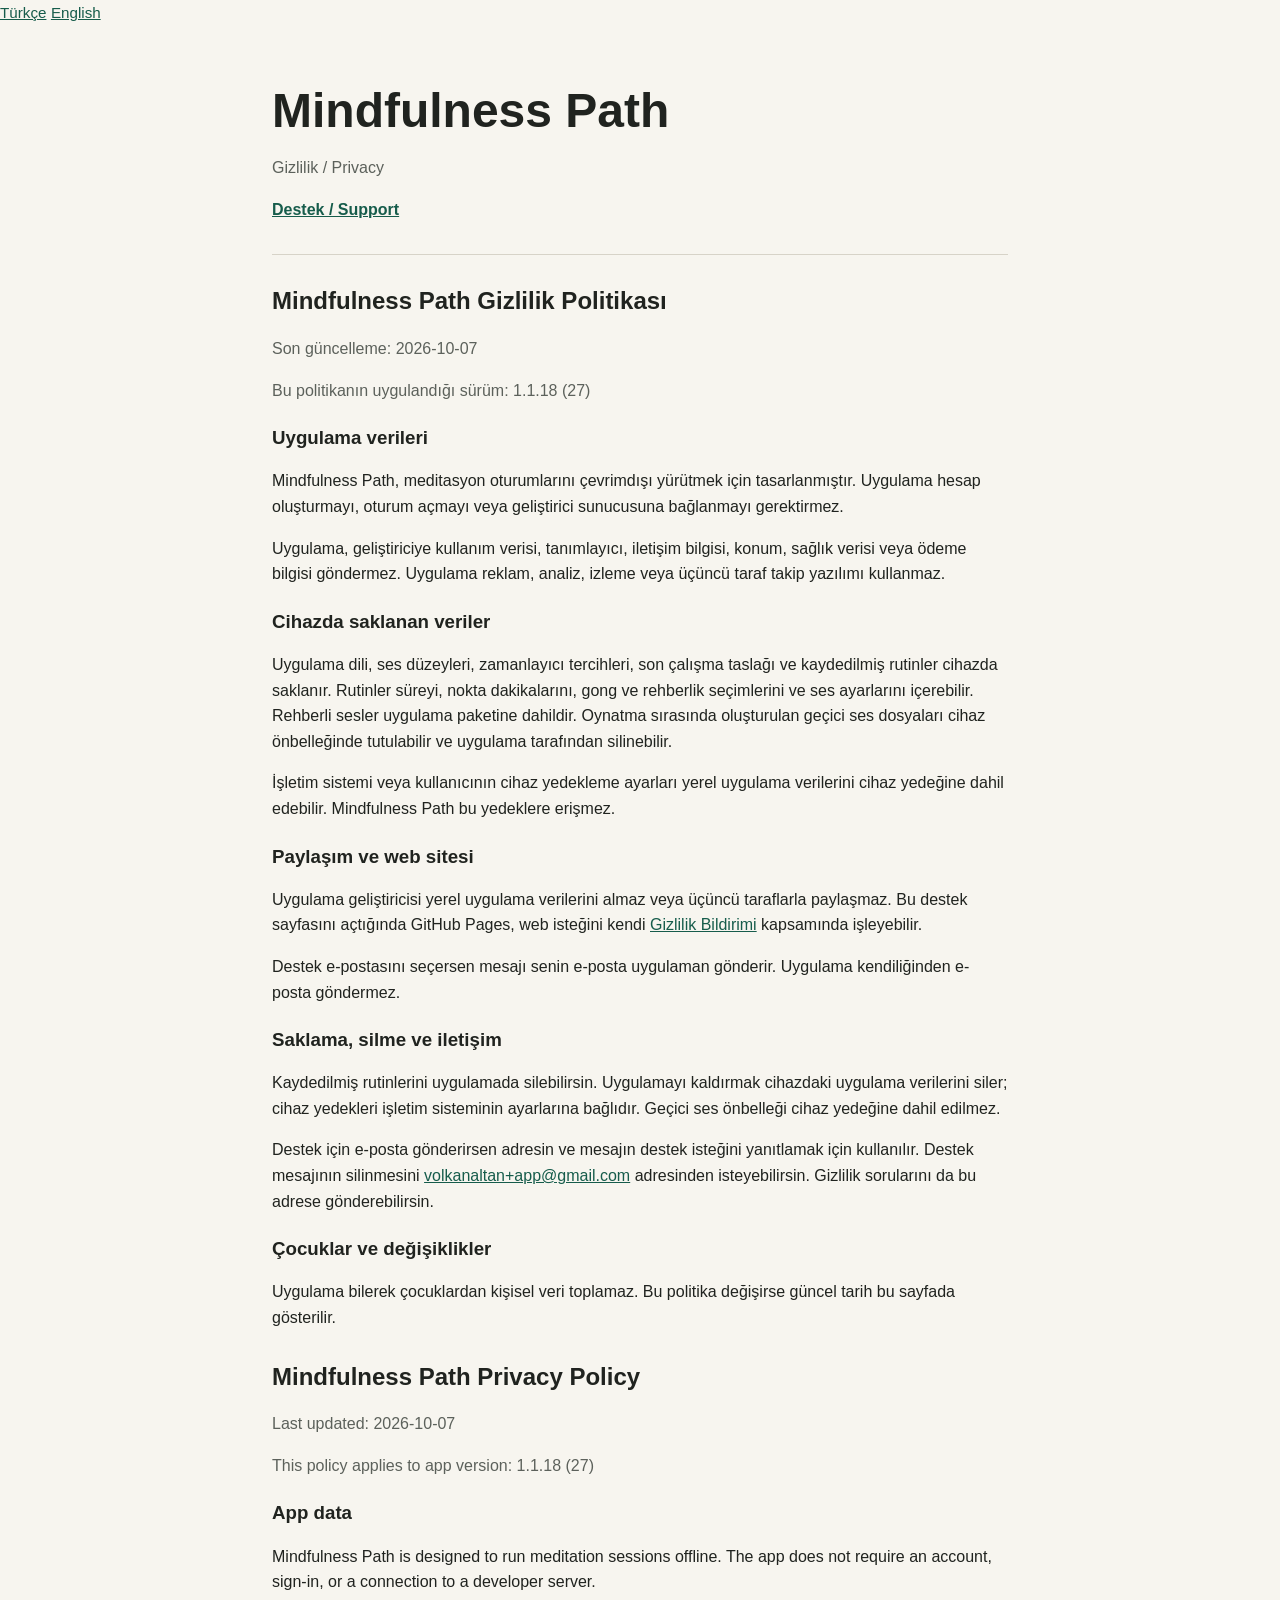
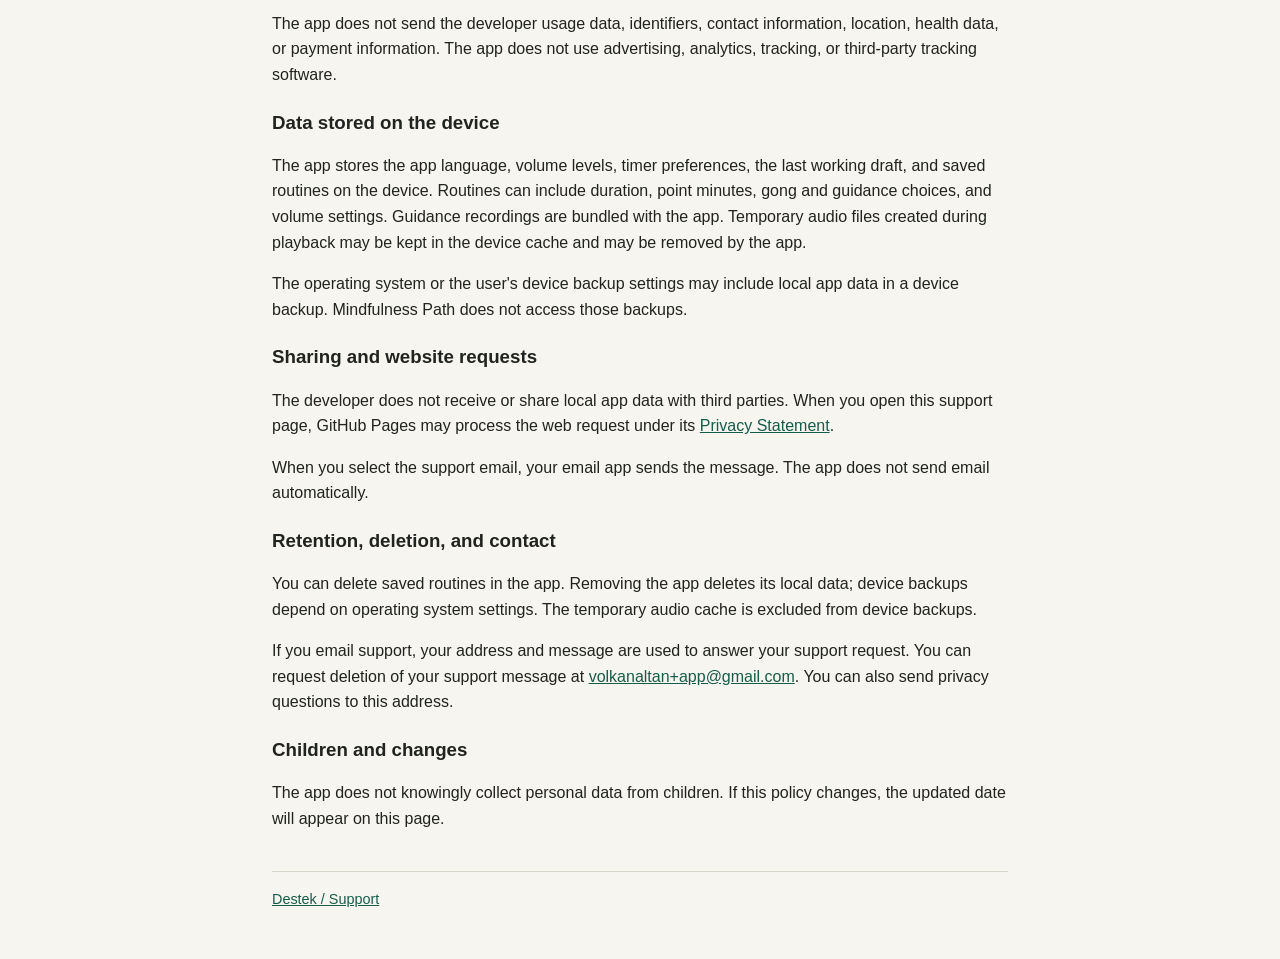
==== privacy/index.html @ 4fdc55ec "docs: publish support and privacy pages" ====
<!doctype html>
<html lang="tr">
<head>
  <meta charset="utf-8">
  <meta name="viewport" content="width=device-width, initial-scale=1">
  <meta name="description" content="Mindfulness Path privacy information.">
  <title>Mindfulness Path — Gizlilik / Privacy</title>
  <link rel="stylesheet" href="../style.css">
</head>
<body>
<a class="language-switch" href="#tr">Türkçe</a>
<a class="language-switch" href="#en">English</a>
<main>
  <header>
    <h1>Mindfulness Path</h1>
    <p class="muted">Gizlilik / Privacy</p>
    <nav aria-label="Site navigation">
      <a href="../">Destek / Support</a>
    </nav>
  </header>

  <section id="tr" lang="tr" aria-labelledby="tr-title">
    <h2 id="tr-title">Mindfulness Path Gizlilik Politikası</h2>
    <p class="muted">Son güncelleme: 2026-10-07</p>
    <p class="muted">Bu politikanın uygulandığı sürüm: 1.1.18 (27)</p>
    <h3>Uygulama verileri</h3>
    <p>Mindfulness Path, meditasyon oturumlarını çevrimdışı yürütmek için tasarlanmıştır. Uygulama hesap oluşturmayı, oturum açmayı veya geliştirici sunucusuna bağlanmayı gerektirmez.</p>
    <p>Uygulama, geliştiriciye kullanım verisi, tanımlayıcı, iletişim bilgisi, konum, sağlık verisi veya ödeme bilgisi göndermez. Uygulama reklam, analiz, izleme veya üçüncü taraf takip yazılımı kullanmaz.</p>
    <h3>Cihazda saklanan veriler</h3>
    <p>Uygulama dili, ses düzeyleri, zamanlayıcı tercihleri, son çalışma taslağı ve kaydedilmiş rutinler cihazda saklanır. Rutinler süreyi, nokta dakikalarını, gong ve rehberlik seçimlerini ve ses ayarlarını içerebilir. Rehberli sesler uygulama paketine dahildir. Oynatma sırasında oluşturulan geçici ses dosyaları cihaz önbelleğinde tutulabilir ve uygulama tarafından silinebilir.</p>
    <p>İşletim sistemi veya kullanıcının cihaz yedekleme ayarları yerel uygulama verilerini cihaz yedeğine dahil edebilir. Mindfulness Path bu yedeklere erişmez.</p>
    <h3>Paylaşım ve web sitesi</h3>
    <p>Uygulama geliştiricisi yerel uygulama verilerini almaz veya üçüncü taraflarla paylaşmaz. Bu destek sayfasını açtığında GitHub Pages, web isteğini kendi <a href="https://docs.github.com/en/site-policy/privacy-policies/github-privacy-statement">Gizlilik Bildirimi</a> kapsamında işleyebilir.</p>
    <p>Destek e-postasını seçersen mesajı senin e-posta uygulaman gönderir. Uygulama kendiliğinden e-posta göndermez.</p>
    <h3>Saklama, silme ve iletişim</h3>
    <p>Kaydedilmiş rutinlerini uygulamada silebilirsin. Uygulamayı kaldırmak cihazdaki uygulama verilerini siler; cihaz yedekleri işletim sisteminin ayarlarına bağlıdır. Geçici ses önbelleği cihaz yedeğine dahil edilmez.</p>
    <p>Destek için e-posta gönderirsen adresin ve mesajın destek isteğini yanıtlamak için kullanılır. Destek mesajının silinmesini <a href="mailto:volkanaltan+app@gmail.com">volkanaltan+app@gmail.com</a> adresinden isteyebilirsin. Gizlilik sorularını da bu adrese gönderebilirsin.</p>
    <h3>Çocuklar ve değişiklikler</h3>
    <p>Uygulama bilerek çocuklardan kişisel veri toplamaz. Bu politika değişirse güncel tarih bu sayfada gösterilir.</p>
  </section>

  <section id="en" lang="en" aria-labelledby="en-title">
    <h2 id="en-title">Mindfulness Path Privacy Policy</h2>
    <p class="muted">Last updated: 2026-10-07</p>
    <p class="muted">This policy applies to app version: 1.1.18 (27)</p>
    <h3>App data</h3>
    <p>Mindfulness Path is designed to run meditation sessions offline. The app does not require an account, sign-in, or a connection to a developer server.</p>
    <p>The app does not send the developer usage data, identifiers, contact information, location, health data, or payment information. The app does not use advertising, analytics, tracking, or third-party tracking software.</p>
    <h3>Data stored on the device</h3>
    <p>The app stores the app language, volume levels, timer preferences, the last working draft, and saved routines on the device. Routines can include duration, point minutes, gong and guidance choices, and volume settings. Guidance recordings are bundled with the app. Temporary audio files created during playback may be kept in the device cache and may be removed by the app.</p>
    <p>The operating system or the user's device backup settings may include local app data in a device backup. Mindfulness Path does not access those backups.</p>
    <h3>Sharing and website requests</h3>
    <p>The developer does not receive or share local app data with third parties. When you open this support page, GitHub Pages may process the web request under its <a href="https://docs.github.com/en/site-policy/privacy-policies/github-privacy-statement">Privacy Statement</a>.</p>
    <p>When you select the support email, your email app sends the message. The app does not send email automatically.</p>
    <h3>Retention, deletion, and contact</h3>
    <p>You can delete saved routines in the app. Removing the app deletes its local data; device backups depend on operating system settings. The temporary audio cache is excluded from device backups.</p>
    <p>If you email support, your address and message are used to answer your support request. You can request deletion of your support message at <a href="mailto:volkanaltan+app@gmail.com">volkanaltan+app@gmail.com</a>. You can also send privacy questions to this address.</p>
    <h3>Children and changes</h3>
    <p>The app does not knowingly collect personal data from children. If this policy changes, the updated date will appear on this page.</p>
  </section>

  <footer>
    <a href="../">Destek / Support</a>
  </footer>
</main>
</body>
</html>
---- style.css ----
:root {
  color-scheme: light;
  font-family: -apple-system, BlinkMacSystemFont, "Segoe UI", sans-serif;
  line-height: 1.6;
  color: #20231f;
  background: #f7f5ef;
}

* { box-sizing: border-box; }

body {
  margin: 0;
  background: #f7f5ef;
}

main {
  width: min(100% - 2rem, 46rem);
  margin: 0 auto;
  padding: 2rem 0 3rem;
}

header {
  padding: 1.5rem 0 1rem;
  border-bottom: 1px solid #d7d3c8;
}

h1, h2, h3 { line-height: 1.2; }
h1 { margin: 0 0 .5rem; font-size: clamp(2rem, 7vw, 3rem); }
h2 { margin-top: 2rem; }
h3 { margin-top: 1.5rem; }

a { color: #165c4b; }
a:focus-visible, button:focus-visible { outline: 3px solid #d27b21; outline-offset: 3px; }

nav { display: flex; flex-wrap: wrap; gap: .75rem; margin: 1rem 0; }
nav a { font-weight: 650; }

.language-switch { font-size: .95rem; }
.card { padding: 1.25rem; background: #fffefa; border: 1px solid #d7d3c8; border-radius: 1rem; }
.muted { color: #5c615b; }
.contact { display: inline-block; padding: .65rem .9rem; border-radius: .6rem; background: #165c4b; color: #fff; font-weight: 650; text-decoration: none; }
.contact:hover { background: #0f4438; }
footer { margin-top: 2.5rem; padding-top: 1rem; border-top: 1px solid #d7d3c8; font-size: .9rem; }

@media (prefers-reduced-motion: reduce) { html { scroll-behavior: auto; } }
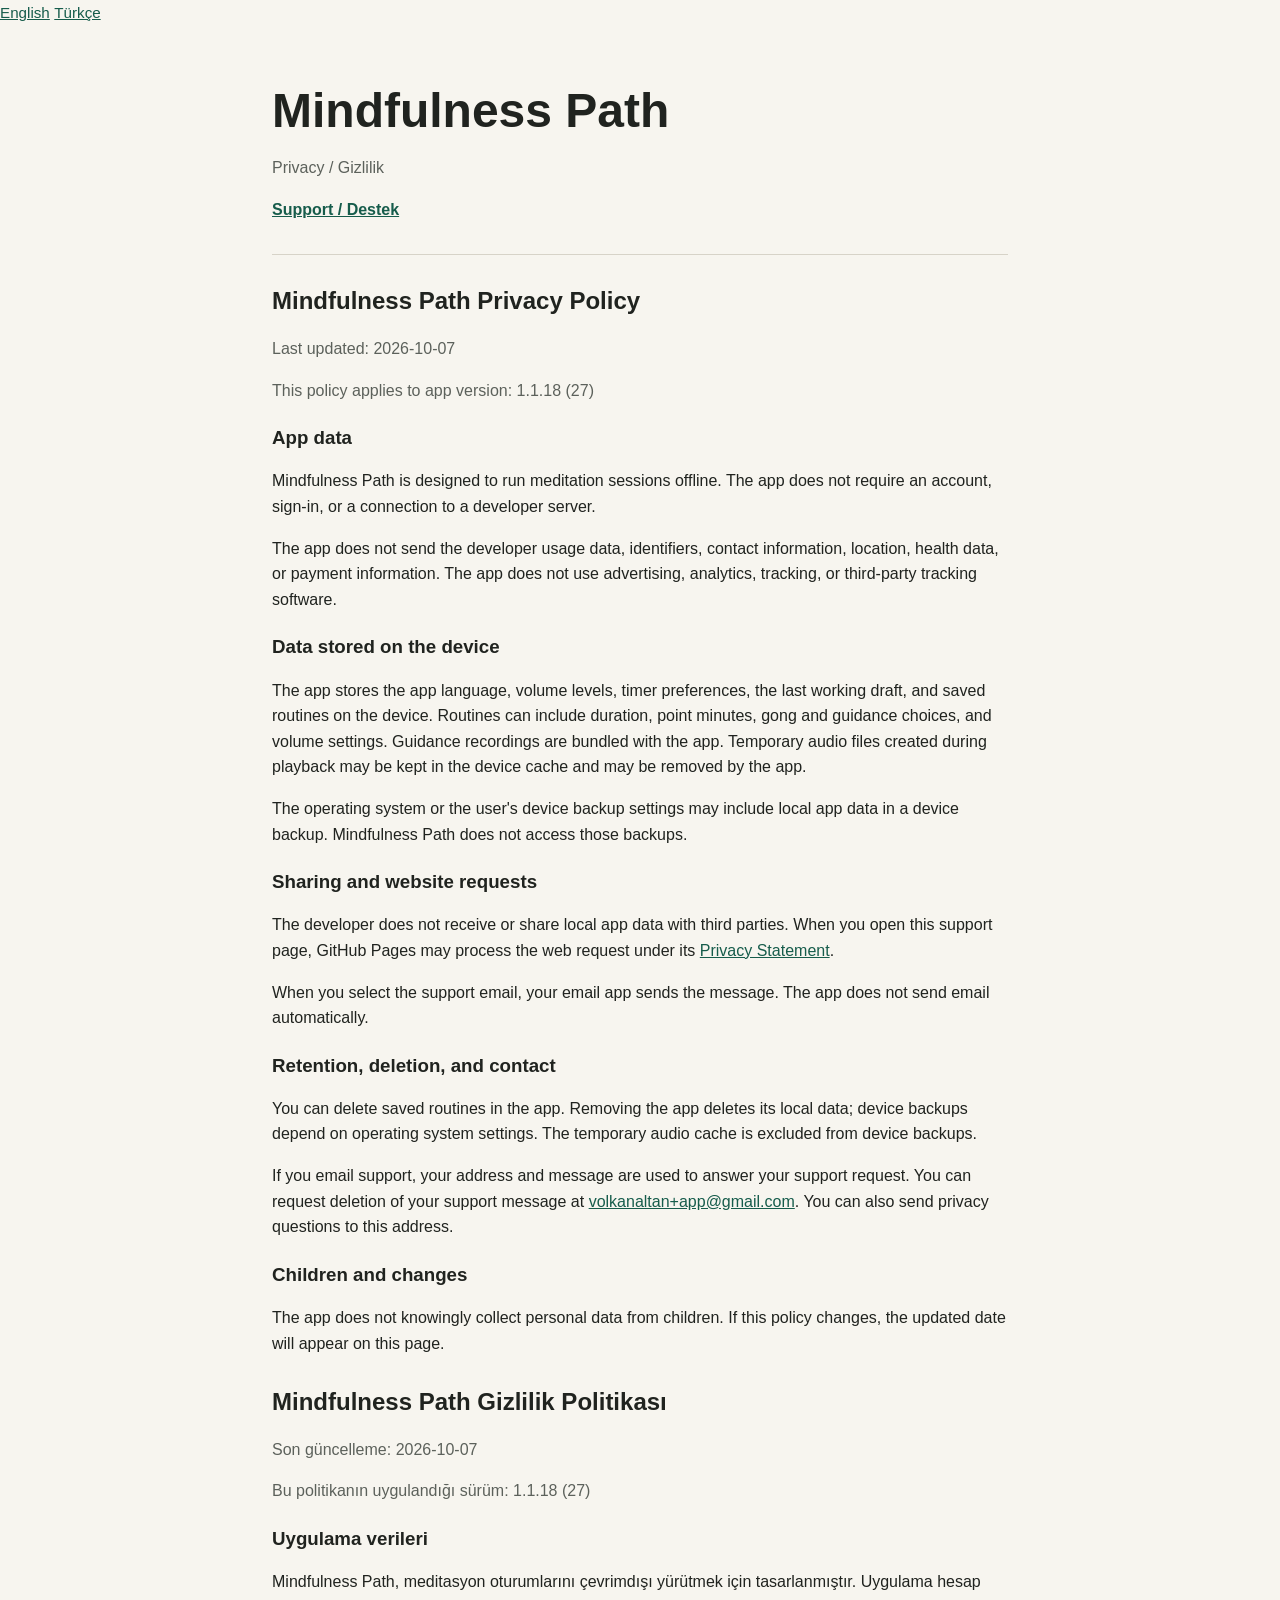
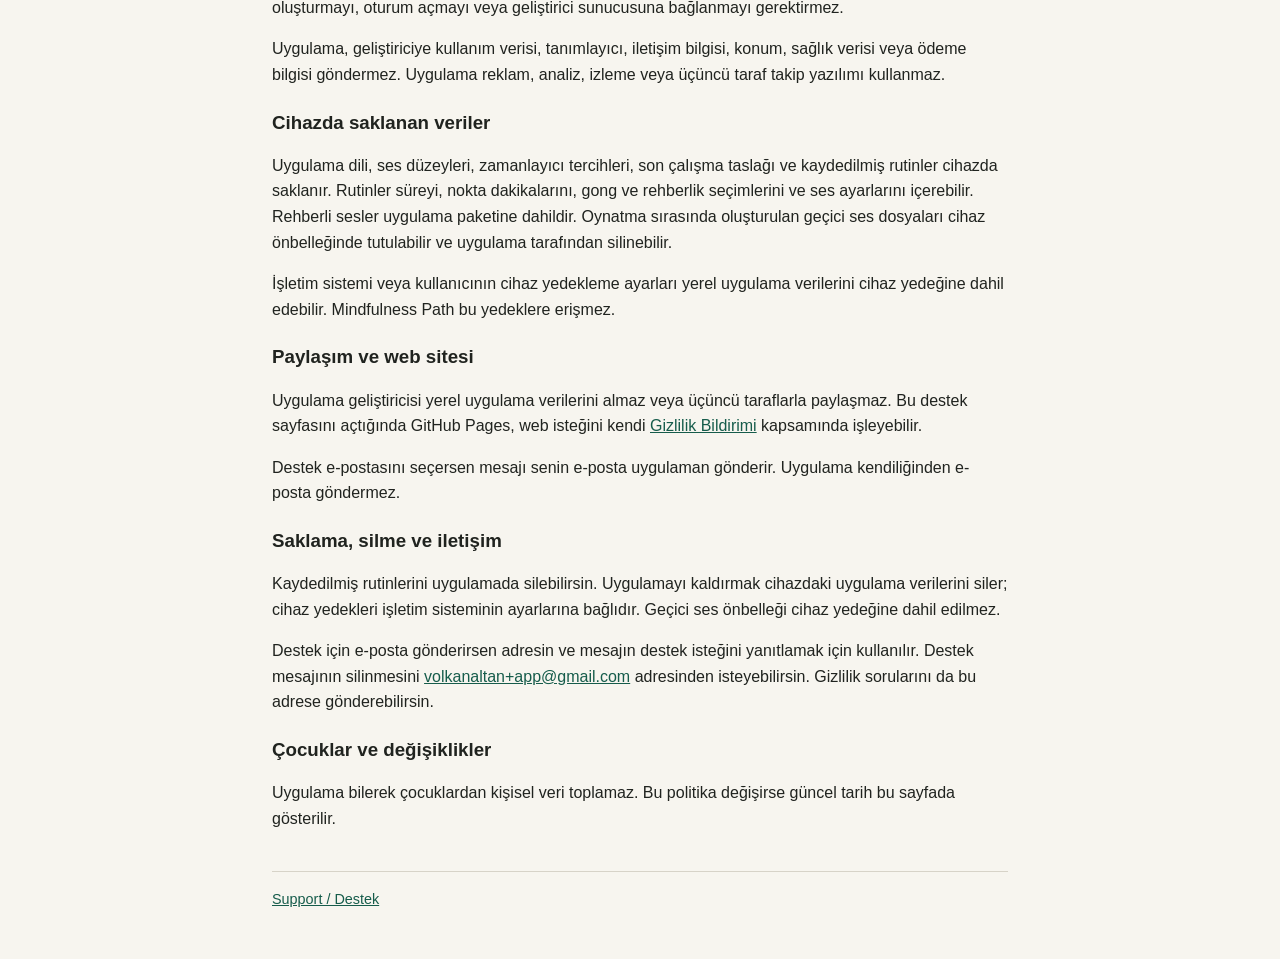
==== commit 1e545bb1: "fix: open support and privacy pages in English" ====
--- a/privacy/index.html
+++ b/privacy/index.html
@@ -1,23 +1,43 @@
 <!doctype html>
-<html lang="tr">
+<html lang="en">
 <head>
   <meta charset="utf-8">
   <meta name="viewport" content="width=device-width, initial-scale=1">
   <meta name="description" content="Mindfulness Path privacy information.">
-  <title>Mindfulness Path — Gizlilik / Privacy</title>
+  <title>Mindfulness Path — Privacy / Gizlilik</title>
   <link rel="stylesheet" href="../style.css">
 </head>
 <body>
+<a class="language-switch" href="#en">English</a>
 <a class="language-switch" href="#tr">Türkçe</a>
-<a class="language-switch" href="#en">English</a>
 <main>
   <header>
     <h1>Mindfulness Path</h1>
-    <p class="muted">Gizlilik / Privacy</p>
+    <p class="muted">Privacy / Gizlilik</p>
     <nav aria-label="Site navigation">
-      <a href="../">Destek / Support</a>
+      <a href="../">Support / Destek</a>
     </nav>
   </header>
+
+  <section id="en" lang="en" aria-labelledby="en-title">
+    <h2 id="en-title">Mindfulness Path Privacy Policy</h2>
+    <p class="muted">Last updated: 2026-10-07</p>
+    <p class="muted">This policy applies to app version: 1.1.18 (27)</p>
+    <h3>App data</h3>
+    <p>Mindfulness Path is designed to run meditation sessions offline. The app does not require an account, sign-in, or a connection to a developer server.</p>
+    <p>The app does not send the developer usage data, identifiers, contact information, location, health data, or payment information. The app does not use advertising, analytics, tracking, or third-party tracking software.</p>
+    <h3>Data stored on the device</h3>
+    <p>The app stores the app language, volume levels, timer preferences, the last working draft, and saved routines on the device. Routines can include duration, point minutes, gong and guidance choices, and volume settings. Guidance recordings are bundled with the app. Temporary audio files created during playback may be kept in the device cache and may be removed by the app.</p>
+    <p>The operating system or the user's device backup settings may include local app data in a device backup. Mindfulness Path does not access those backups.</p>
+    <h3>Sharing and website requests</h3>
+    <p>The developer does not receive or share local app data with third parties. When you open this support page, GitHub Pages may process the web request under its <a href="https://docs.github.com/en/site-policy/privacy-policies/github-privacy-statement">Privacy Statement</a>.</p>
+    <p>When you select the support email, your email app sends the message. The app does not send email automatically.</p>
+    <h3>Retention, deletion, and contact</h3>
+    <p>You can delete saved routines in the app. Removing the app deletes its local data; device backups depend on operating system settings. The temporary audio cache is excluded from device backups.</p>
+    <p>If you email support, your address and message are used to answer your support request. You can request deletion of your support message at <a href="mailto:volkanaltan+app@gmail.com">volkanaltan+app@gmail.com</a>. You can also send privacy questions to this address.</p>
+    <h3>Children and changes</h3>
+    <p>The app does not knowingly collect personal data from children. If this policy changes, the updated date will appear on this page.</p>
+  </section>
 
   <section id="tr" lang="tr" aria-labelledby="tr-title">
     <h2 id="tr-title">Mindfulness Path Gizlilik Politikası</h2>
@@ -39,28 +59,8 @@
     <p>Uygulama bilerek çocuklardan kişisel veri toplamaz. Bu politika değişirse güncel tarih bu sayfada gösterilir.</p>
   </section>
 
-  <section id="en" lang="en" aria-labelledby="en-title">
-    <h2 id="en-title">Mindfulness Path Privacy Policy</h2>
-    <p class="muted">Last updated: 2026-10-07</p>
-    <p class="muted">This policy applies to app version: 1.1.18 (27)</p>
-    <h3>App data</h3>
-    <p>Mindfulness Path is designed to run meditation sessions offline. The app does not require an account, sign-in, or a connection to a developer server.</p>
-    <p>The app does not send the developer usage data, identifiers, contact information, location, health data, or payment information. The app does not use advertising, analytics, tracking, or third-party tracking software.</p>
-    <h3>Data stored on the device</h3>
-    <p>The app stores the app language, volume levels, timer preferences, the last working draft, and saved routines on the device. Routines can include duration, point minutes, gong and guidance choices, and volume settings. Guidance recordings are bundled with the app. Temporary audio files created during playback may be kept in the device cache and may be removed by the app.</p>
-    <p>The operating system or the user's device backup settings may include local app data in a device backup. Mindfulness Path does not access those backups.</p>
-    <h3>Sharing and website requests</h3>
-    <p>The developer does not receive or share local app data with third parties. When you open this support page, GitHub Pages may process the web request under its <a href="https://docs.github.com/en/site-policy/privacy-policies/github-privacy-statement">Privacy Statement</a>.</p>
-    <p>When you select the support email, your email app sends the message. The app does not send email automatically.</p>
-    <h3>Retention, deletion, and contact</h3>
-    <p>You can delete saved routines in the app. Removing the app deletes its local data; device backups depend on operating system settings. The temporary audio cache is excluded from device backups.</p>
-    <p>If you email support, your address and message are used to answer your support request. You can request deletion of your support message at <a href="mailto:volkanaltan+app@gmail.com">volkanaltan+app@gmail.com</a>. You can also send privacy questions to this address.</p>
-    <h3>Children and changes</h3>
-    <p>The app does not knowingly collect personal data from children. If this policy changes, the updated date will appear on this page.</p>
-  </section>
-
   <footer>
-    <a href="../">Destek / Support</a>
+    <a href="../">Support / Destek</a>
   </footer>
 </main>
 </body>
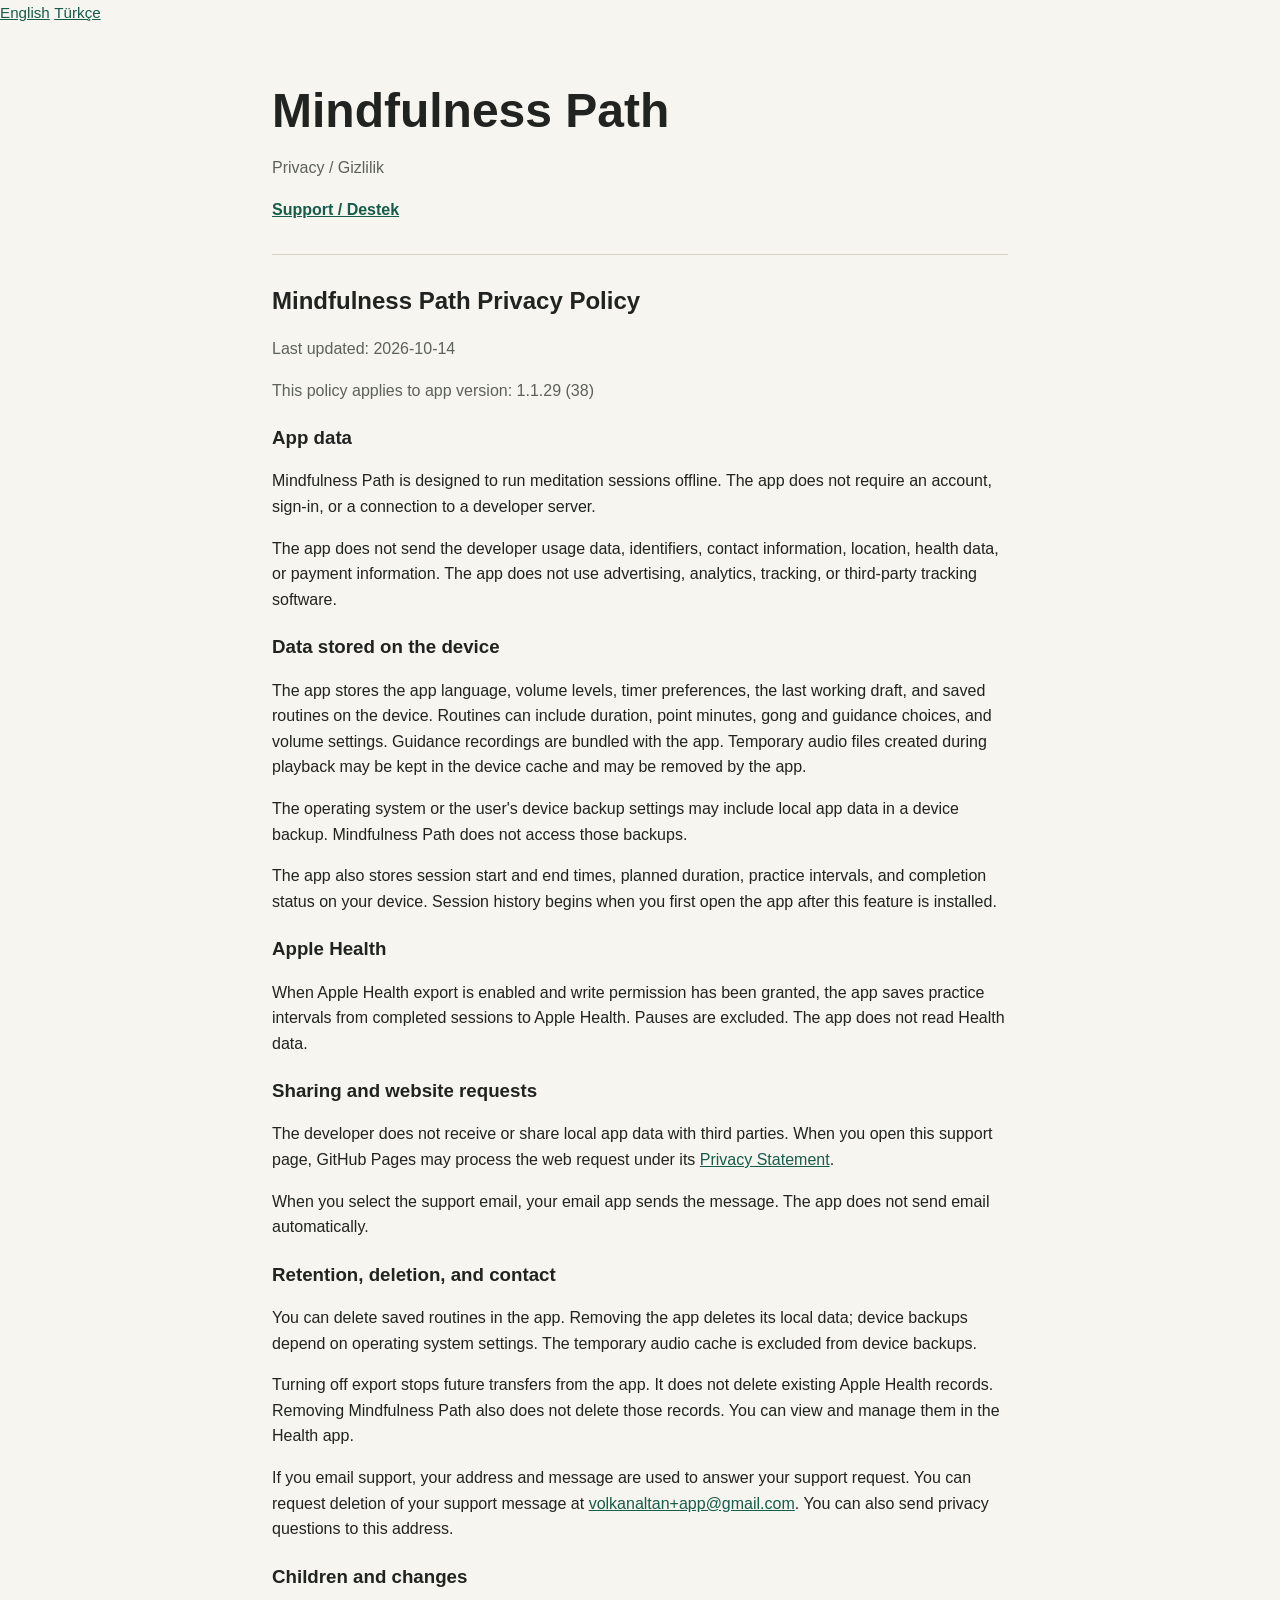
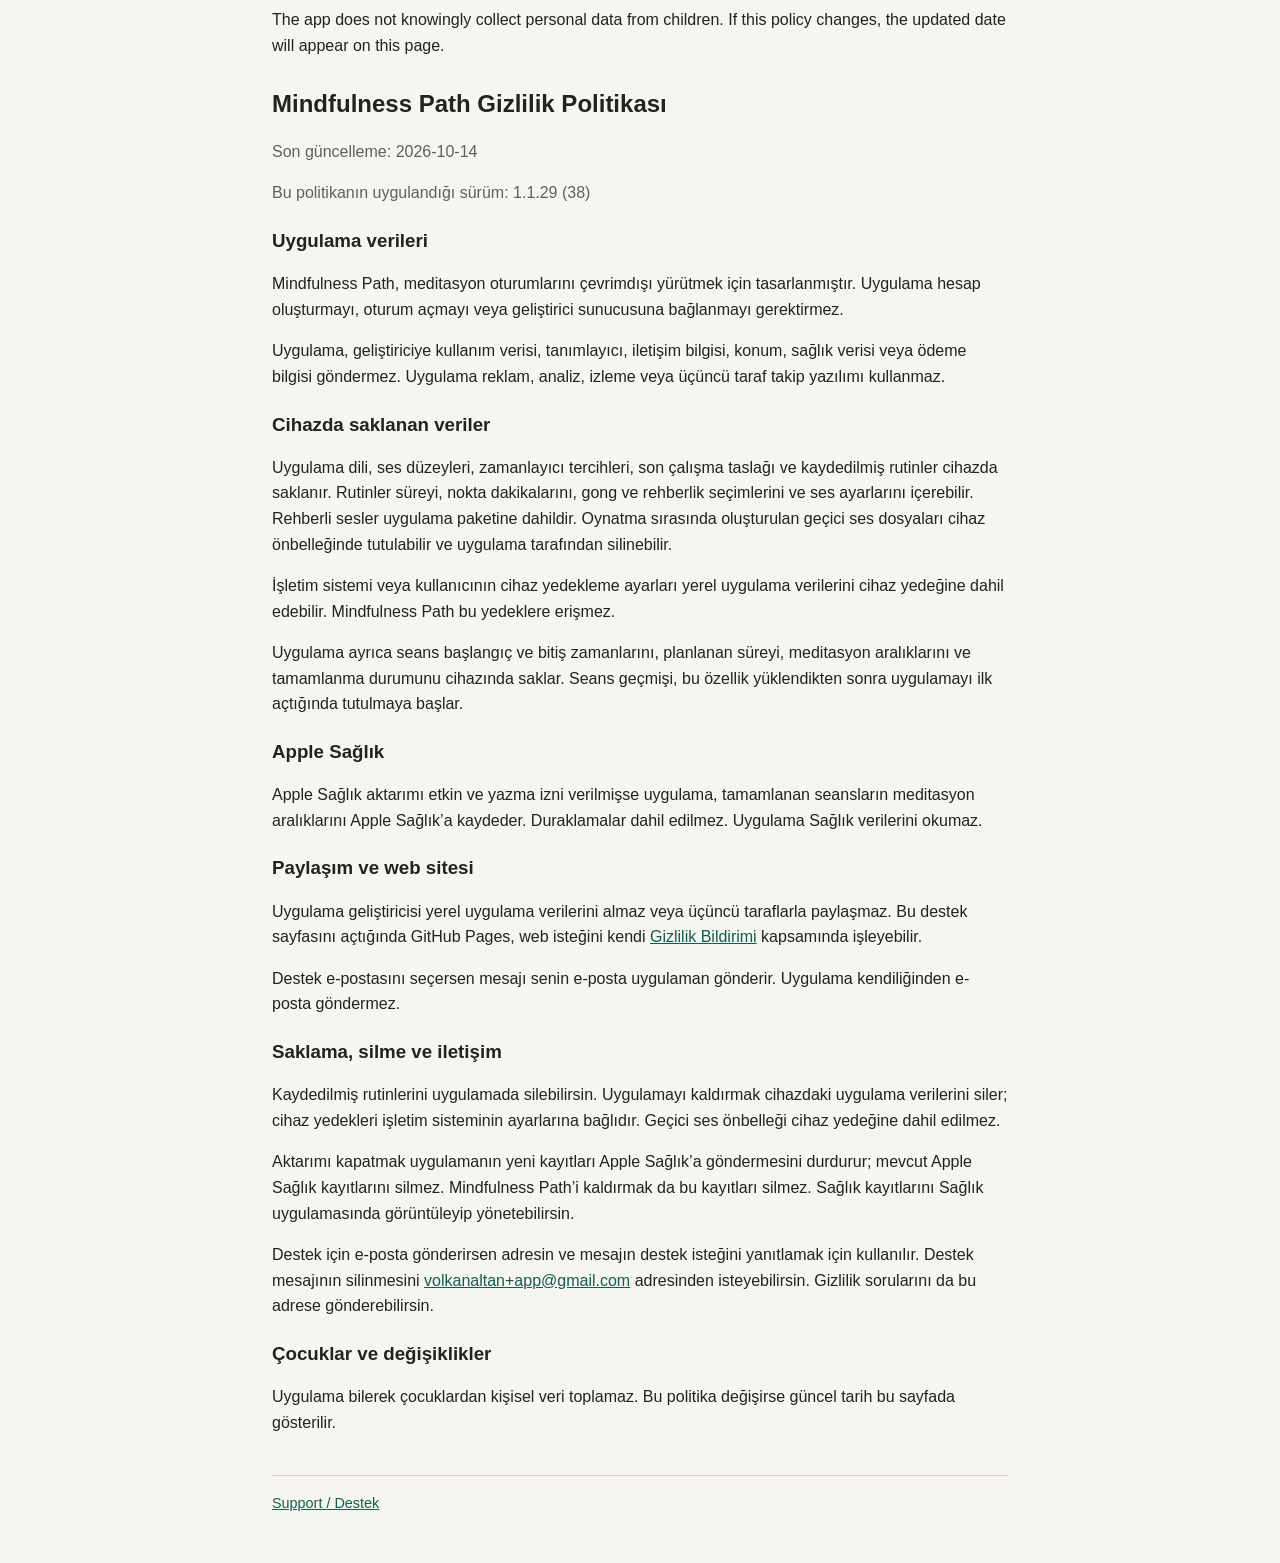
==== commit 9c0b238c: "docs: update privacy for version 1.1.29" ====
--- a/privacy/index.html
+++ b/privacy/index.html
@@ -21,42 +21,52 @@
 
   <section id="en" lang="en" aria-labelledby="en-title">
     <h2 id="en-title">Mindfulness Path Privacy Policy</h2>
-    <p class="muted">Last updated: 2026-10-07</p>
-    <p class="muted">This policy applies to app version: 1.1.18 (27)</p>
+    <p class="muted">Last updated: 2026-10-14</p>
+    <p class="muted">This policy applies to app version: 1.1.29 (38)</p>
     <h3>App data</h3>
     <p>Mindfulness Path is designed to run meditation sessions offline. The app does not require an account, sign-in, or a connection to a developer server.</p>
     <p>The app does not send the developer usage data, identifiers, contact information, location, health data, or payment information. The app does not use advertising, analytics, tracking, or third-party tracking software.</p>
     <h3>Data stored on the device</h3>
     <p>The app stores the app language, volume levels, timer preferences, the last working draft, and saved routines on the device. Routines can include duration, point minutes, gong and guidance choices, and volume settings. Guidance recordings are bundled with the app. Temporary audio files created during playback may be kept in the device cache and may be removed by the app.</p>
     <p>The operating system or the user's device backup settings may include local app data in a device backup. Mindfulness Path does not access those backups.</p>
+    <p>The app also stores session start and end times, planned duration, practice intervals, and completion status on your device. Session history begins when you first open the app after this feature is installed.</p>
+    <h3>Apple Health</h3>
+    <p>When Apple Health export is enabled and write permission has been granted, the app saves practice intervals from completed sessions to Apple Health. Pauses are excluded. The app does not read Health data.</p>
     <h3>Sharing and website requests</h3>
     <p>The developer does not receive or share local app data with third parties. When you open this support page, GitHub Pages may process the web request under its <a href="https://docs.github.com/en/site-policy/privacy-policies/github-privacy-statement">Privacy Statement</a>.</p>
     <p>When you select the support email, your email app sends the message. The app does not send email automatically.</p>
     <h3>Retention, deletion, and contact</h3>
     <p>You can delete saved routines in the app. Removing the app deletes its local data; device backups depend on operating system settings. The temporary audio cache is excluded from device backups.</p>
+    <p>Turning off export stops future transfers from the app. It does not delete existing Apple Health records. Removing Mindfulness Path also does not delete those records. You can view and manage them in the Health app.</p>
     <p>If you email support, your address and message are used to answer your support request. You can request deletion of your support message at <a href="mailto:volkanaltan+app@gmail.com">volkanaltan+app@gmail.com</a>. You can also send privacy questions to this address.</p>
     <h3>Children and changes</h3>
     <p>The app does not knowingly collect personal data from children. If this policy changes, the updated date will appear on this page.</p>
+
   </section>
 
   <section id="tr" lang="tr" aria-labelledby="tr-title">
     <h2 id="tr-title">Mindfulness Path Gizlilik Politikası</h2>
-    <p class="muted">Son güncelleme: 2026-10-07</p>
-    <p class="muted">Bu politikanın uygulandığı sürüm: 1.1.18 (27)</p>
+    <p class="muted">Son güncelleme: 2026-10-14</p>
+    <p class="muted">Bu politikanın uygulandığı sürüm: 1.1.29 (38)</p>
     <h3>Uygulama verileri</h3>
     <p>Mindfulness Path, meditasyon oturumlarını çevrimdışı yürütmek için tasarlanmıştır. Uygulama hesap oluşturmayı, oturum açmayı veya geliştirici sunucusuna bağlanmayı gerektirmez.</p>
     <p>Uygulama, geliştiriciye kullanım verisi, tanımlayıcı, iletişim bilgisi, konum, sağlık verisi veya ödeme bilgisi göndermez. Uygulama reklam, analiz, izleme veya üçüncü taraf takip yazılımı kullanmaz.</p>
     <h3>Cihazda saklanan veriler</h3>
     <p>Uygulama dili, ses düzeyleri, zamanlayıcı tercihleri, son çalışma taslağı ve kaydedilmiş rutinler cihazda saklanır. Rutinler süreyi, nokta dakikalarını, gong ve rehberlik seçimlerini ve ses ayarlarını içerebilir. Rehberli sesler uygulama paketine dahildir. Oynatma sırasında oluşturulan geçici ses dosyaları cihaz önbelleğinde tutulabilir ve uygulama tarafından silinebilir.</p>
     <p>İşletim sistemi veya kullanıcının cihaz yedekleme ayarları yerel uygulama verilerini cihaz yedeğine dahil edebilir. Mindfulness Path bu yedeklere erişmez.</p>
+    <p>Uygulama ayrıca seans başlangıç ve bitiş zamanlarını, planlanan süreyi, meditasyon aralıklarını ve tamamlanma durumunu cihazında saklar. Seans geçmişi, bu özellik yüklendikten sonra uygulamayı ilk açtığında tutulmaya başlar.</p>
+    <h3>Apple Sağlık</h3>
+    <p>Apple Sağlık aktarımı etkin ve yazma izni verilmişse uygulama, tamamlanan seansların meditasyon aralıklarını Apple Sağlık’a kaydeder. Duraklamalar dahil edilmez. Uygulama Sağlık verilerini okumaz.</p>
     <h3>Paylaşım ve web sitesi</h3>
     <p>Uygulama geliştiricisi yerel uygulama verilerini almaz veya üçüncü taraflarla paylaşmaz. Bu destek sayfasını açtığında GitHub Pages, web isteğini kendi <a href="https://docs.github.com/en/site-policy/privacy-policies/github-privacy-statement">Gizlilik Bildirimi</a> kapsamında işleyebilir.</p>
     <p>Destek e-postasını seçersen mesajı senin e-posta uygulaman gönderir. Uygulama kendiliğinden e-posta göndermez.</p>
     <h3>Saklama, silme ve iletişim</h3>
     <p>Kaydedilmiş rutinlerini uygulamada silebilirsin. Uygulamayı kaldırmak cihazdaki uygulama verilerini siler; cihaz yedekleri işletim sisteminin ayarlarına bağlıdır. Geçici ses önbelleği cihaz yedeğine dahil edilmez.</p>
+    <p>Aktarımı kapatmak uygulamanın yeni kayıtları Apple Sağlık’a göndermesini durdurur; mevcut Apple Sağlık kayıtlarını silmez. Mindfulness Path’i kaldırmak da bu kayıtları silmez. Sağlık kayıtlarını Sağlık uygulamasında görüntüleyip yönetebilirsin.</p>
     <p>Destek için e-posta gönderirsen adresin ve mesajın destek isteğini yanıtlamak için kullanılır. Destek mesajının silinmesini <a href="mailto:volkanaltan+app@gmail.com">volkanaltan+app@gmail.com</a> adresinden isteyebilirsin. Gizlilik sorularını da bu adrese gönderebilirsin.</p>
     <h3>Çocuklar ve değişiklikler</h3>
     <p>Uygulama bilerek çocuklardan kişisel veri toplamaz. Bu politika değişirse güncel tarih bu sayfada gösterilir.</p>
+
   </section>
 
   <footer>
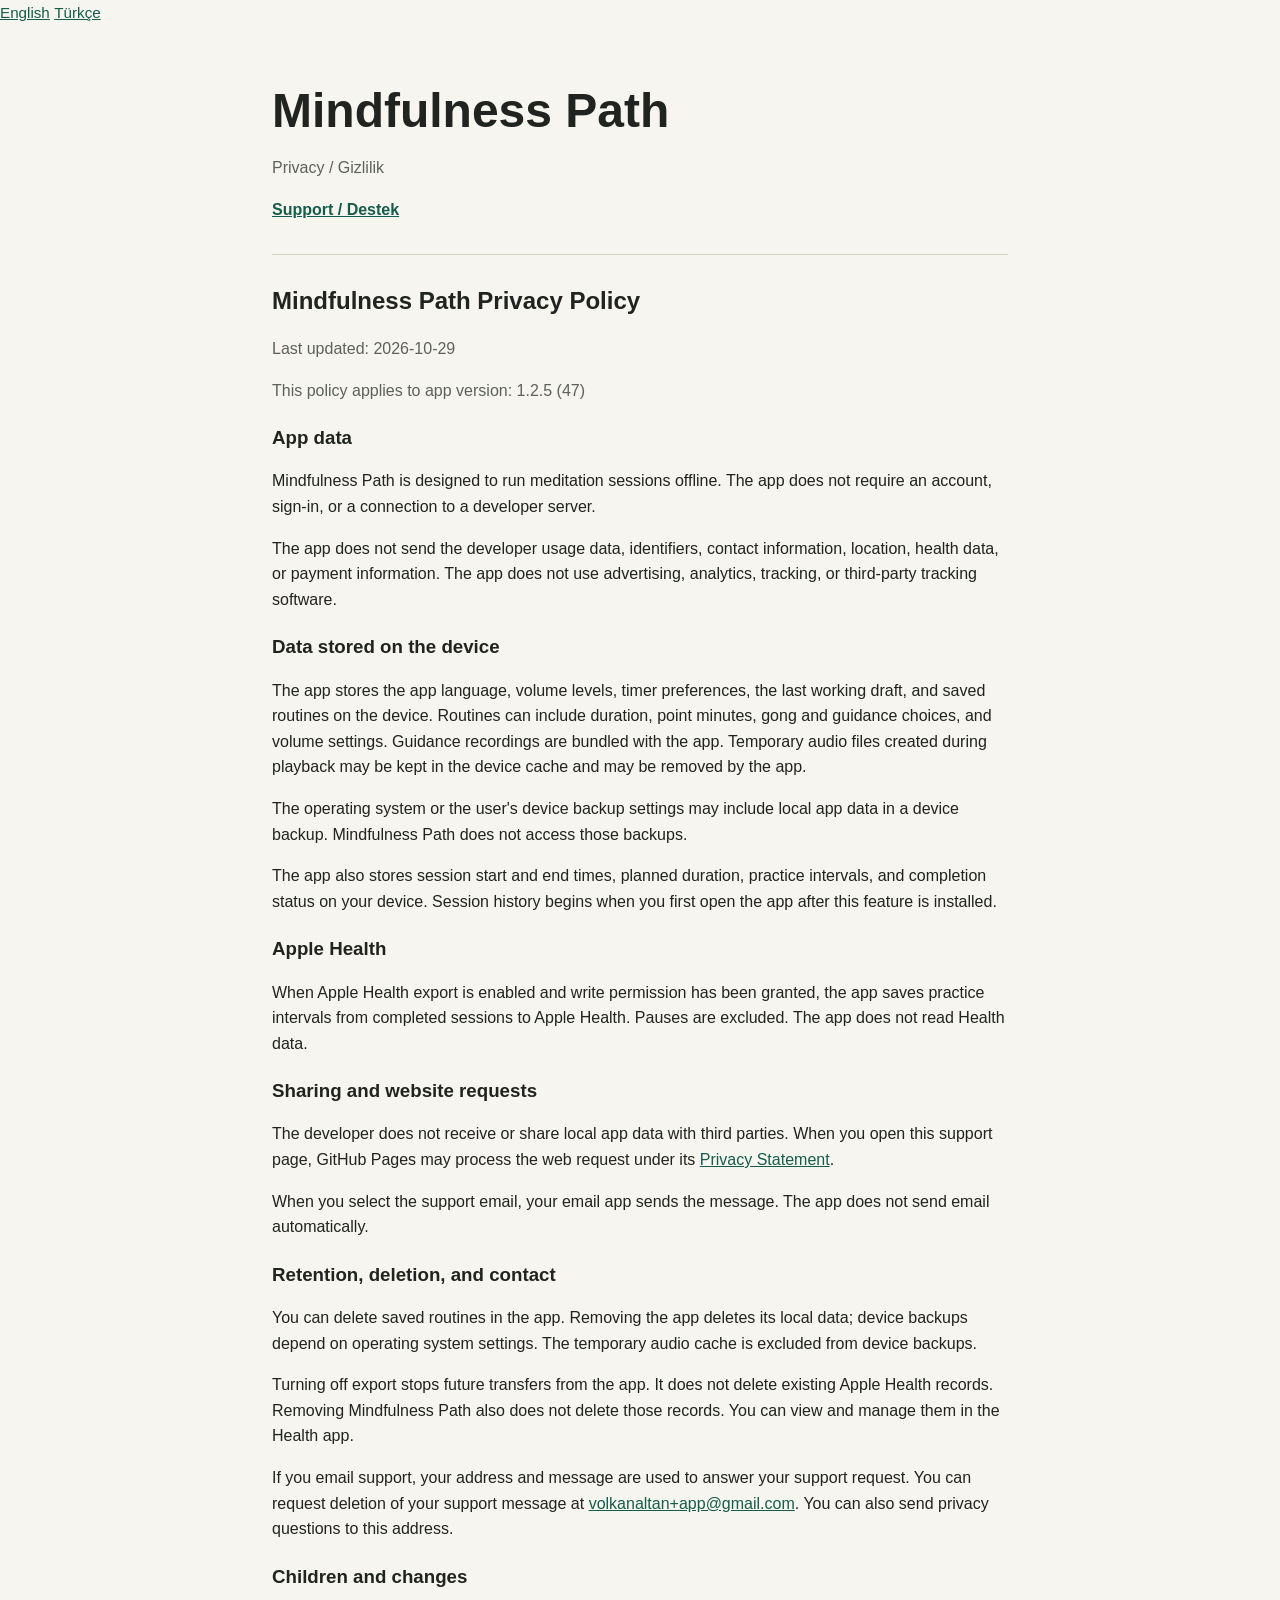
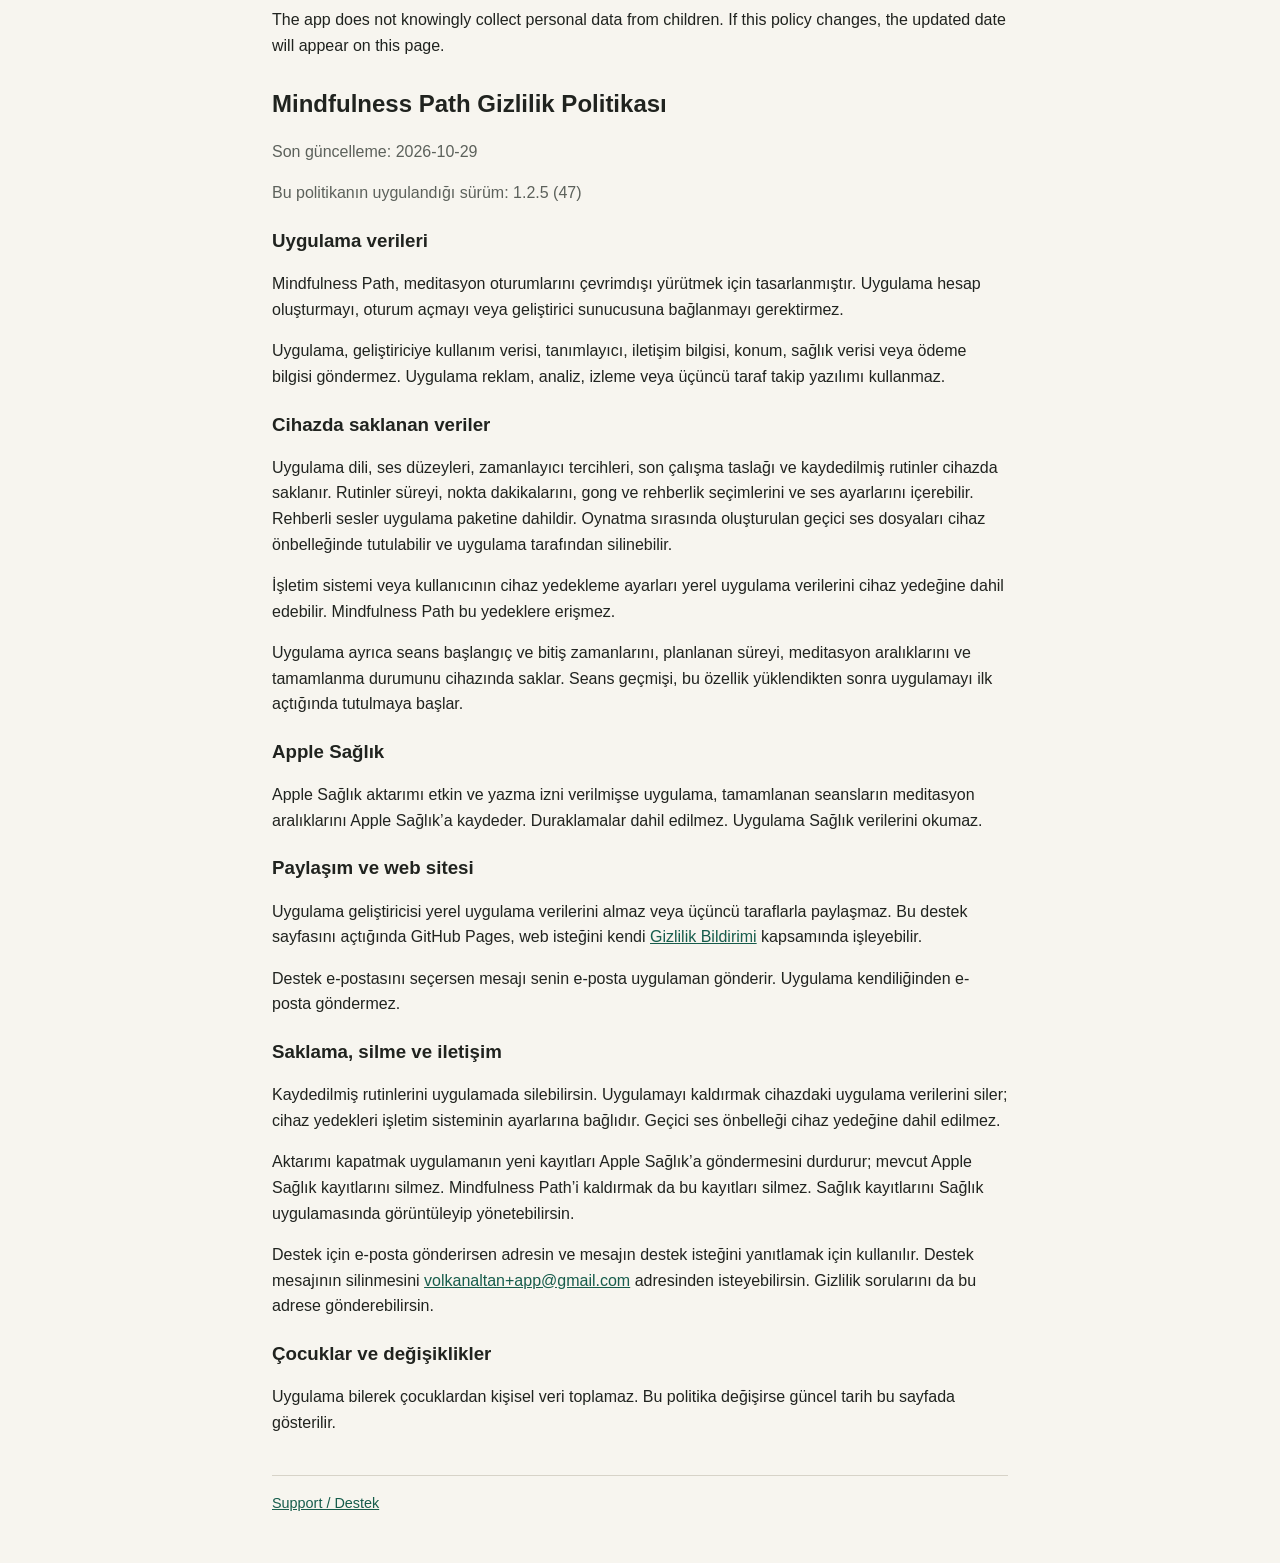
==== commit 2cc9c3f3: "docs: update privacy version to 1.2.5 (47)" ====
--- a/privacy/index.html
+++ b/privacy/index.html
@@ -21,8 +21,8 @@
 
   <section id="en" lang="en" aria-labelledby="en-title">
     <h2 id="en-title">Mindfulness Path Privacy Policy</h2>
-    <p class="muted">Last updated: 2026-10-14</p>
-    <p class="muted">This policy applies to app version: 1.1.29 (38)</p>
+    <p class="muted">Last updated: 2026-10-29</p>
+    <p class="muted">This policy applies to app version: 1.2.5 (47)</p>
     <h3>App data</h3>
     <p>Mindfulness Path is designed to run meditation sessions offline. The app does not require an account, sign-in, or a connection to a developer server.</p>
     <p>The app does not send the developer usage data, identifiers, contact information, location, health data, or payment information. The app does not use advertising, analytics, tracking, or third-party tracking software.</p>
@@ -46,8 +46,8 @@
 
   <section id="tr" lang="tr" aria-labelledby="tr-title">
     <h2 id="tr-title">Mindfulness Path Gizlilik Politikası</h2>
-    <p class="muted">Son güncelleme: 2026-10-14</p>
-    <p class="muted">Bu politikanın uygulandığı sürüm: 1.1.29 (38)</p>
+    <p class="muted">Son güncelleme: 2026-10-29</p>
+    <p class="muted">Bu politikanın uygulandığı sürüm: 1.2.5 (47)</p>
     <h3>Uygulama verileri</h3>
     <p>Mindfulness Path, meditasyon oturumlarını çevrimdışı yürütmek için tasarlanmıştır. Uygulama hesap oluşturmayı, oturum açmayı veya geliştirici sunucusuna bağlanmayı gerektirmez.</p>
     <p>Uygulama, geliştiriciye kullanım verisi, tanımlayıcı, iletişim bilgisi, konum, sağlık verisi veya ödeme bilgisi göndermez. Uygulama reklam, analiz, izleme veya üçüncü taraf takip yazılımı kullanmaz.</p>
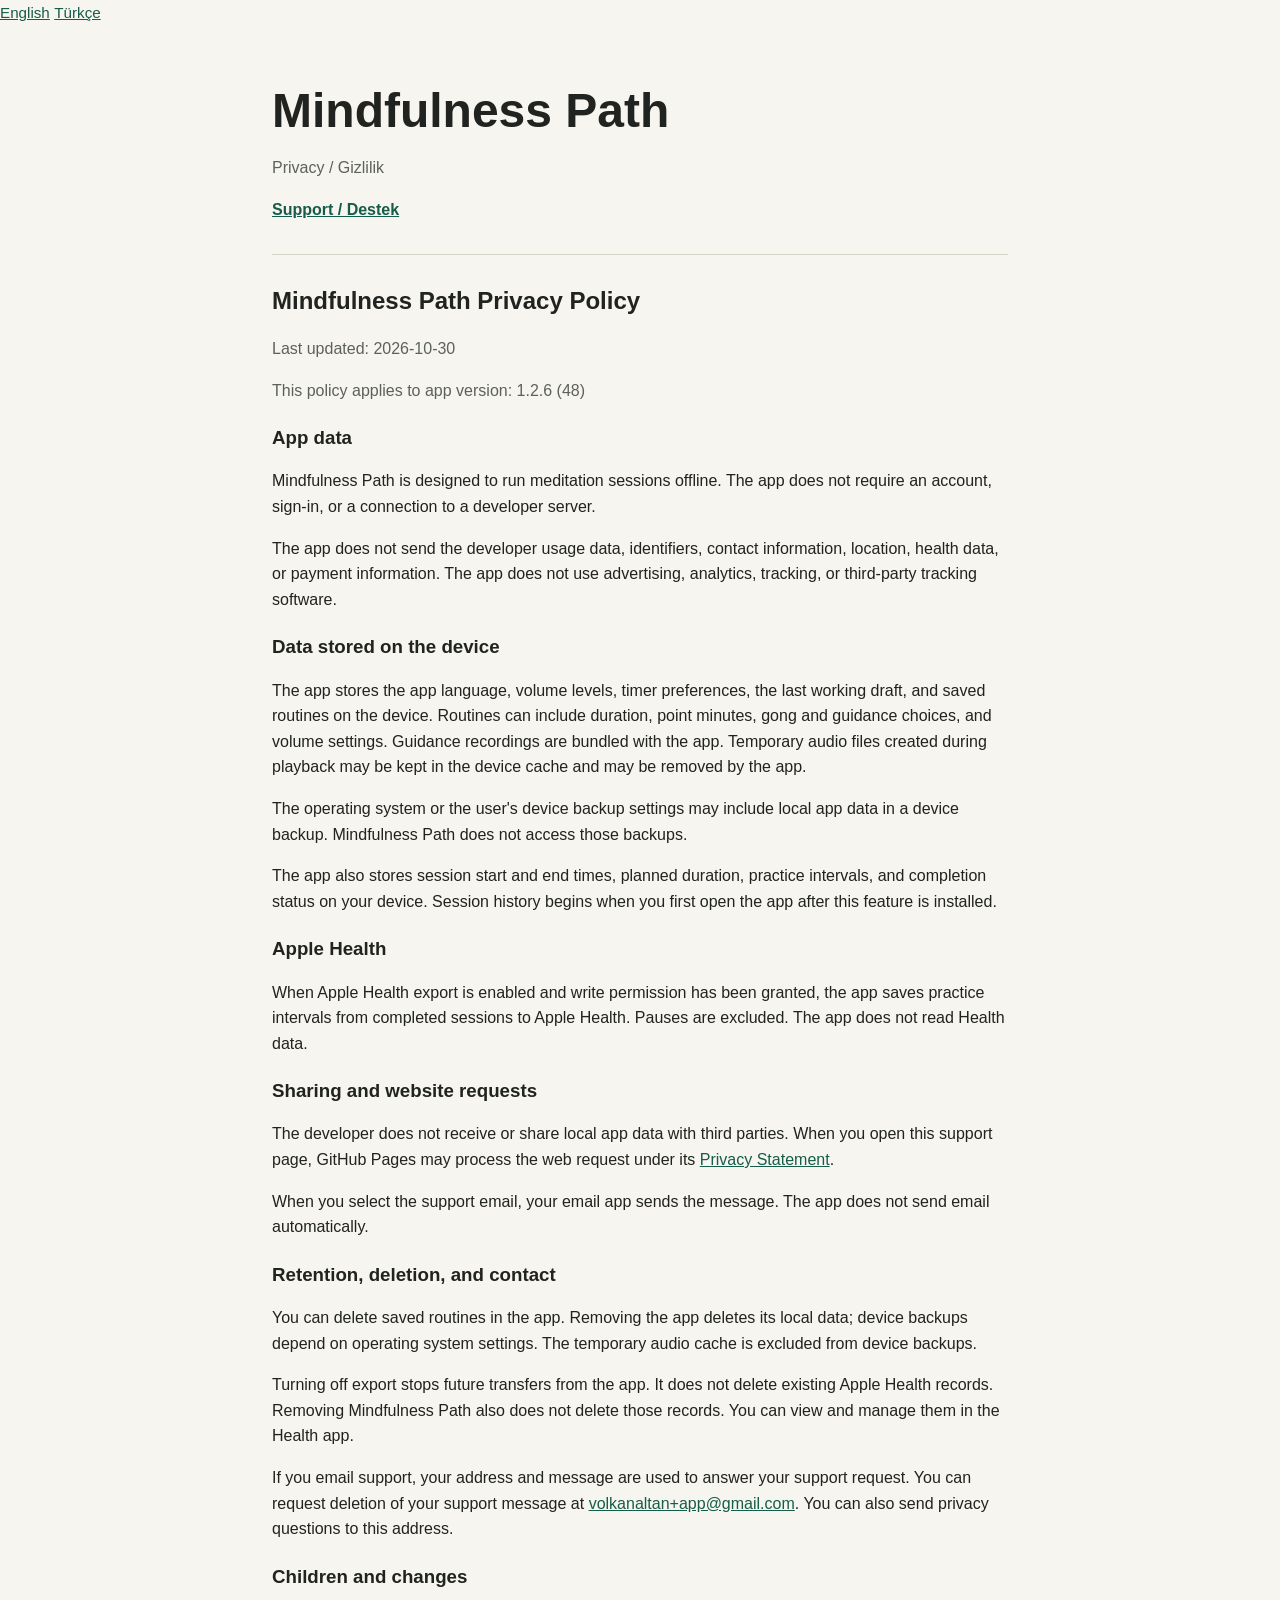
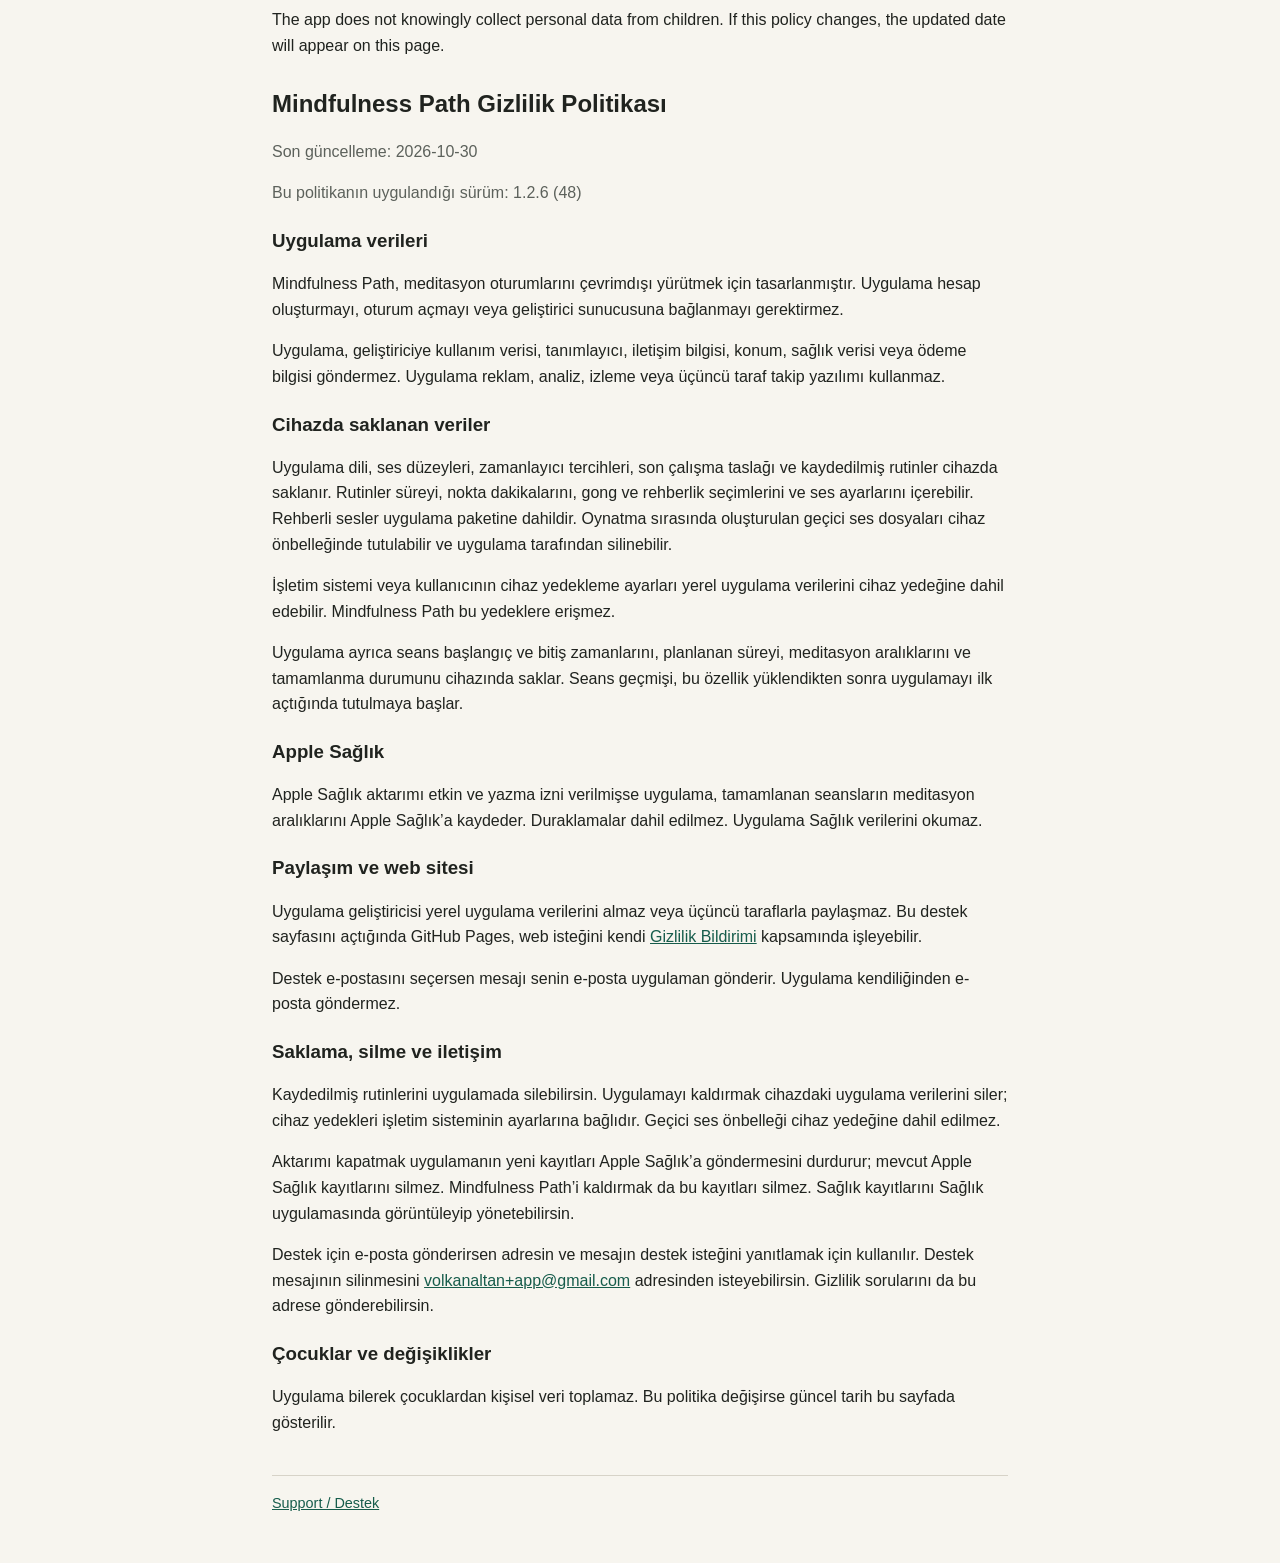
==== commit d2364631: "docs: align privacy policy version with 1.2.6 (48)" ====
--- a/privacy/index.html
+++ b/privacy/index.html
@@ -21,8 +21,8 @@
 
   <section id="en" lang="en" aria-labelledby="en-title">
     <h2 id="en-title">Mindfulness Path Privacy Policy</h2>
-    <p class="muted">Last updated: 2026-10-29</p>
-    <p class="muted">This policy applies to app version: 1.2.5 (47)</p>
+    <p class="muted">Last updated: 2026-10-30</p>
+    <p class="muted">This policy applies to app version: 1.2.6 (48)</p>
     <h3>App data</h3>
     <p>Mindfulness Path is designed to run meditation sessions offline. The app does not require an account, sign-in, or a connection to a developer server.</p>
     <p>The app does not send the developer usage data, identifiers, contact information, location, health data, or payment information. The app does not use advertising, analytics, tracking, or third-party tracking software.</p>
@@ -46,8 +46,8 @@
 
   <section id="tr" lang="tr" aria-labelledby="tr-title">
     <h2 id="tr-title">Mindfulness Path Gizlilik Politikası</h2>
-    <p class="muted">Son güncelleme: 2026-10-29</p>
-    <p class="muted">Bu politikanın uygulandığı sürüm: 1.2.5 (47)</p>
+    <p class="muted">Son güncelleme: 2026-10-30</p>
+    <p class="muted">Bu politikanın uygulandığı sürüm: 1.2.6 (48)</p>
     <h3>Uygulama verileri</h3>
     <p>Mindfulness Path, meditasyon oturumlarını çevrimdışı yürütmek için tasarlanmıştır. Uygulama hesap oluşturmayı, oturum açmayı veya geliştirici sunucusuna bağlanmayı gerektirmez.</p>
     <p>Uygulama, geliştiriciye kullanım verisi, tanımlayıcı, iletişim bilgisi, konum, sağlık verisi veya ödeme bilgisi göndermez. Uygulama reklam, analiz, izleme veya üçüncü taraf takip yazılımı kullanmaz.</p>
